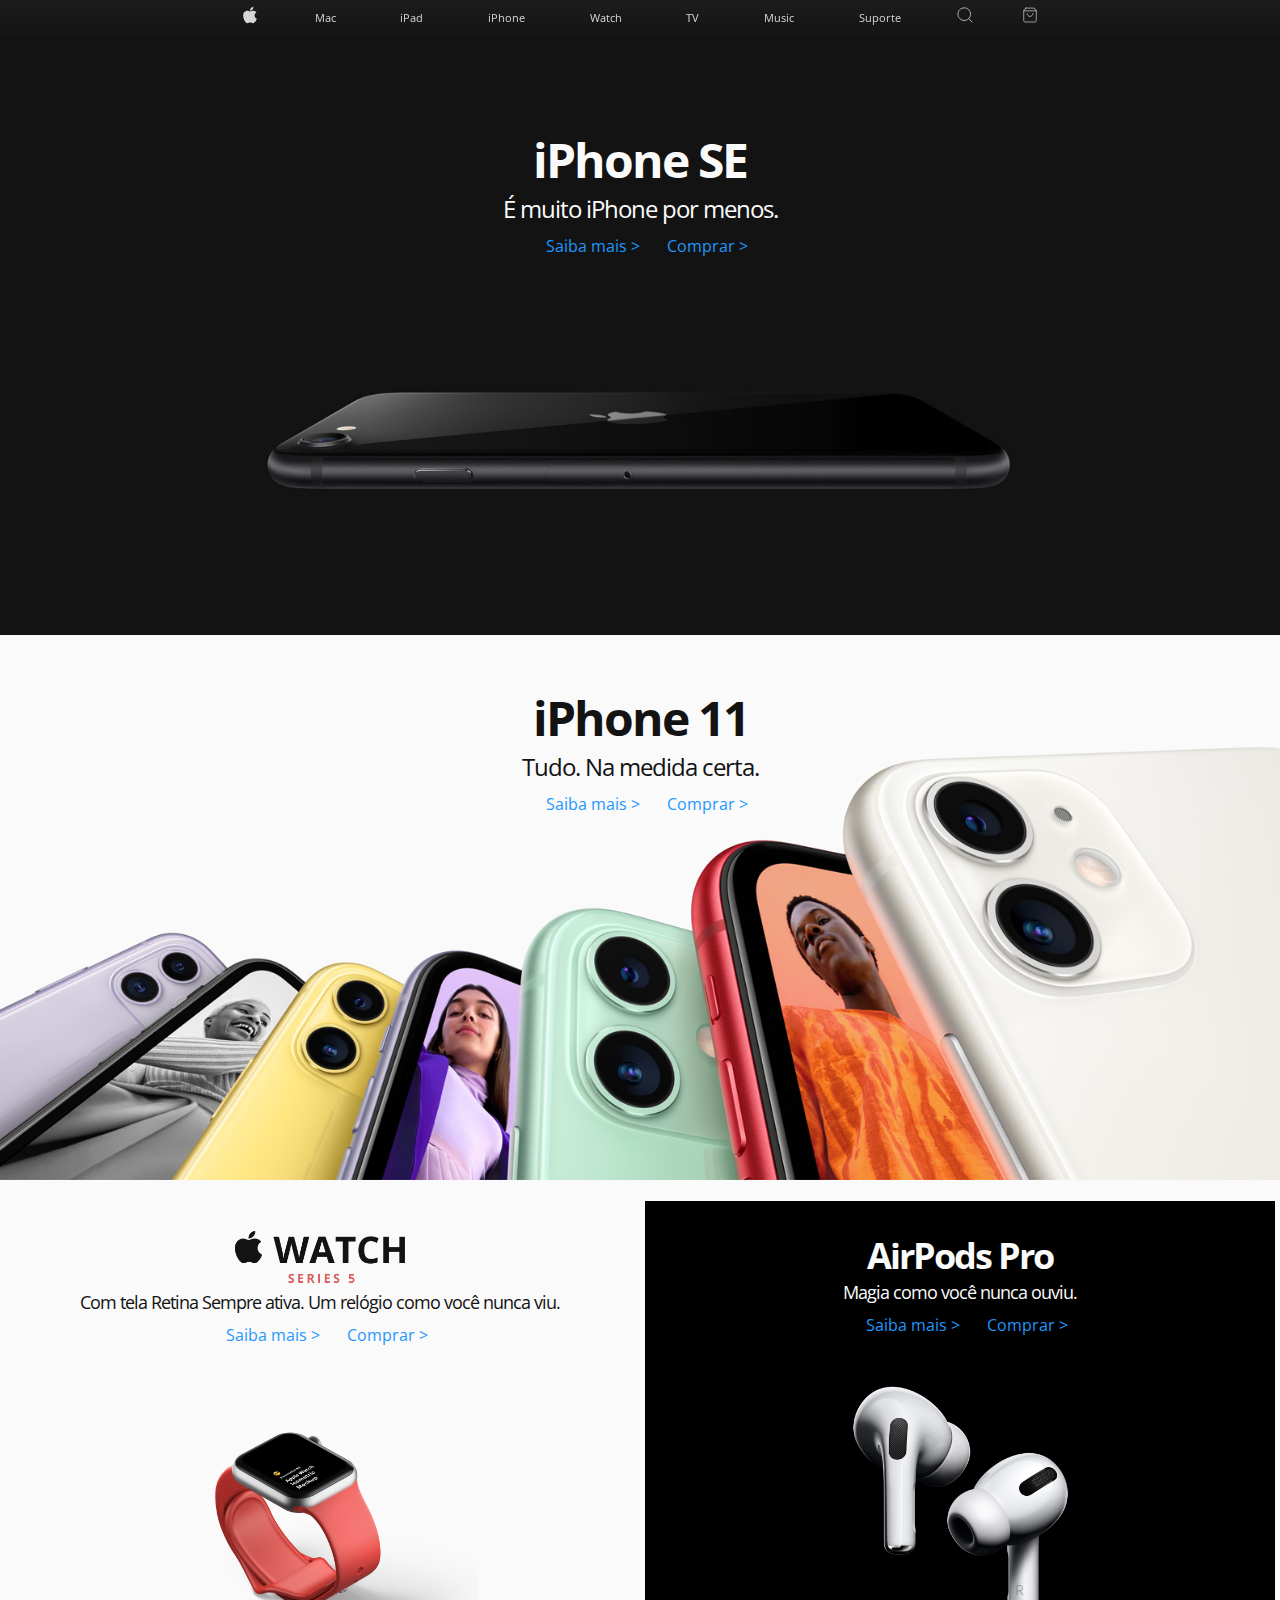
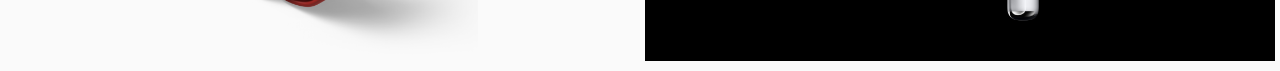
==== apple_site/index.html @ 568f3648 "added css tricks" ====
<!DOCTYPE html>
<html lang="en">
  <head>
    <meta charset="UTF-8" />
    <meta name="viewport" content="width=device-width, initial-scale=1.0" />
    <title>Apple (Brasil)</title>
    <link rel="stylesheet" href="css/style.css" />
    <link
      href="https://fonts.googleapis.com/css2?family=Open+Sans:wght@300;400;600&display=swap"
      rel="stylesheet"
    />
    <script
      src="https://code.jquery.com/jquery-3.5.1.min.js"
      integrity="sha256-9/aliU8dGd2tb6OSsuzixeV4y/faTqgFtohetphbbj0="
      crossorigin="anonymous"
    ></script>
  </head>
  <body>
    <header class="header">
      <div class="header-container">
        <!-- NAV LIST MOBILE-->
        <ul class="nav-mobile">
          <li class="nav-item" style="padding-left: 10px;">
            <a href="#" class="nav-hamburguer">
              <div class="hamburguer"></div>
            </a>
          </li>
          <li class="nav-item" style="z-index: 999;">
            <a href="#" class="nav-logo">
              <img src="img/logo.svg" class="logo" style="width: 20px;" />
            </a>
          </li>
          <li class="nav-item" style="padding-right: 10px;">
            <a href="#" class="nav-bag">
              <img src="img/bag.svg" style="width: 20px;" />
            </a>
          </li>
        </ul>

        <ul class="nav-list-mobile">
          <li class="nav-item-mobile">
            <input type="text" class="search" placeholder="Search apple.com" />
          </li>
          <li class="nav-item-mobile">
            <a href="#" class="nav-link-mobile">Mac</a>
          </li>
          <li class="nav-item-mobile">
            <a href="#" class="nav-link-mobile">iPad</a>
          </li>
          <li class="nav-item-mobile">
            <a href="#" class="nav-link-mobile">iPhone</a>
          </li>
          <li class="nav-item-mobile">
            <a href="#" class="nav-link-mobile">Watch</a>
          </li>
          <li class="nav-item-mobile">
            <a href="#" class="nav-link-mobile">TV</a>
          </li>
          <li class="nav-item-mobile">
            <a href="#" class="nav-link-mobile">Music</a>
          </li>
          <li class="nav-item-mobile">
            <a href="#" class="nav-link-mobile">Suporte</a>
          </li>
        </ul>
        <!-- NAV LIST DESKTOP-->
        <ul class="nav-list-desktop">
          <li class="nav-item" style="padding-left: 10px;">
            <a href="#" class="nav-logo">
              <img src="img/logo.svg" style="width: 20px;" />
            </a>
          </li>
          <li class="nav-item">
            <a href="#" class="nav-link">Mac</a>
          </li>
          <li class="nav-item">
            <a href="#" class="nav-link">iPad</a>
          </li>
          <li class="nav-item">
            <a href="#" class="nav-link">iPhone</a>
          </li>
          <li class="nav-item">
            <a href="#" class="nav-link">Watch</a>
          </li>
          <li class="nav-item">
            <a href="#" class="nav-link">TV</a>
          </li>
          <li class="nav-item">
            <a href="#" class="nav-link">Music</a>
          </li>
          <li class="nav-item">
            <a href="#" class="nav-link">Suporte</a>
          </li>
          <li class="nav-item">
            <a href="#" class="nav-search">
              <img src="img/search2.svg" style="width: 20px;" />
            </a>
          </li>
          <li class="nav-item" style="padding-right: 10px;">
            <a href="#" class="nav-bag">
              <img src="img/bag.svg" style="width: 20px;" />
            </a>
          </li>
        </ul>
      </div>
    </header>

    <section class="iphonese">
      <div class="container-iphonese">
        <div class="container-title-iphonese">
          <h1>iPhone SE</h1>
          <h3>
            É muito iPhone por menos.
          </h3>
          <p>
            <a href="" class="link">Saiba mais</a>
            <a href="" class="link">Comprar</a>
          </p>
        </div>

        <div class="container-img-iphonese">
          <img src="img/iphonese.png" alt="" />
        </div>
      </div>
    </section>

    <section class="iphone11">
      <div class="container-iphone11">
        <div class="container-title-iphone11">
          <h1>iPhone 11</h1>
          <h3>
            Tudo. Na medida certa.
          </h3>
          <p>
            <a href="" class="link">Saiba mais</a>
            <a href="" class="link">Comprar</a>
          </p>
        </div>
      </div>
    </section>

    <section class="products">
      <div class="watch">
        <div class="container-title-watch">
          <h1></h1>
          <h3>
            Com tela Retina Sempre ativa. Um relógio como você nunca viu.
          </h3>
          <p>
            <a href="" class="link">Saiba mais</a>
            <a href="" class="link">Comprar</a>
          </p>
        </div>
        <img src="img/watch2.png" alt="" />
      </div>
      <div class="airpods">
        <div class="container-title-airpods">
          <h1>AirPods Pro</h1>
          <h3>
            Magia como você nunca ouviu.
          </h3>
          <p>
            <a href="" class="link">Saiba mais</a>
            <a href="" class="link">Comprar</a>
          </p>
        </div>
        <img src="img/airpods2.png" alt="" />
      </div>
    </section>

    <script src="js/script.js"></script>
  </body>
</html>
---- apple_site/css/style.css ----
* {
  margin: 0;
  padding: 0;
  -webkit-box-sizing: border-box;
          box-sizing: border-box;
  font-family: "Open Sans", sans-serif;
}

body {
  width: 100%;
  height: 100vh;
  background-color: #fafafa;
}

a {
  display: block;
  text-decoration: none;
}

.header {
  width: 100%;
  height: 35px;
  position: fixed;
  top: 0;
  z-index: 999;
  background-color: rgba(17, 17, 17, 0.8);
  -webkit-backdrop-filter: blur(20px);
          backdrop-filter: blur(20px);
}

.header-container {
  max-width: 820px;
  margin: 0 auto;
  padding: 5px 0px;
}

.nav-list-desktop {
  list-style: none;
  display: -webkit-box;
  display: -ms-flexbox;
  display: flex;
  -webkit-box-align: center;
      -ms-flex-align: center;
          align-items: center;
  -webkit-box-pack: justify;
      -ms-flex-pack: justify;
          justify-content: space-between;
}

.nav-link {
  color: #d6d6d6;
  display: block;
  padding: 5px 10px;
  font-size: 11px;
  opacity: 1;
  -webkit-transition: 0.5s ease;
  transition: 0.5s ease;
}

.nav-link:hover {
  opacity: 0.7;
}

.nav-mobile {
  display: none;
}

.nav-list-mobile {
  display: none;
}

@media (max-width: 600px) {
  .nav-list-desktop {
    display: none;
  }
  .nav-mobile {
    list-style: none;
    display: -webkit-box;
    display: -ms-flexbox;
    display: flex;
    -webkit-box-align: center;
        -ms-flex-align: center;
            align-items: center;
    -webkit-box-pack: justify;
        -ms-flex-pack: justify;
            justify-content: space-between;
  }
  .hamburguer {
    width: 25px;
    height: 25px;
    position: relative;
    z-index: 900;
  }
  .hamburguer:after {
    content: "";
    position: absolute;
    top: 38%;
    left: 23%;
    width: 55%;
    height: 4%;
    background-color: #d6d6d6;
    -webkit-transition: 1s ease;
    transition: 1s ease;
  }
  .hamburguer:before {
    content: "";
    position: absolute;
    top: 63%;
    left: 23%;
    width: 55%;
    height: 4%;
    background-color: #d6d6d6;
    -webkit-transition: 1s ease;
    transition: 1s ease;
  }
  .hamburguer.hamburguer-active {
    width: 25px;
    height: 25px;
    position: relative;
  }
  .hamburguer.hamburguer-active:after {
    content: "";
    position: absolute;
    top: 50%;
    left: 23%;
    width: 55%;
    height: 4%;
    -webkit-transform: rotate(225deg);
            transform: rotate(225deg);
    background-color: #d6d6d6;
  }
  .hamburguer.hamburguer-active:before {
    content: "";
    position: absolute;
    top: 50%;
    left: 23%;
    -webkit-transform: rotate(-405deg);
            transform: rotate(-405deg);
    width: 55%;
    height: 4%;
    background-color: #d6d6d6;
  }
  .nav-list-mobile {
    width: 100%;
    height: 0;
    position: fixed;
    top: -1100%;
    z-index: 0;
    opacity: 0.5;
    background-color: #030303;
    list-style: none;
    display: -webkit-box;
    display: -ms-flexbox;
    display: flex;
    -webkit-box-align: center;
        -ms-flex-align: center;
            align-items: center;
    margin: 0;
    padding: 40px 30px;
    -webkit-box-orient: vertical;
    -webkit-box-direction: normal;
        -ms-flex-direction: column;
            flex-direction: column;
    -webkit-transition: 0.85s cubic-bezier(0.25, 0.7, 0.6, 1);
    transition: 0.85s cubic-bezier(0.25, 0.7, 0.6, 1);
  }
  .nav-list-mobile.active {
    top: 0;
    height: 100vh;
    opacity: 1;
  }
  .nav-item-mobile {
    width: 100%;
    margin: 5px 0px;
  }
  .nav-link-mobile {
    display: block;
    color: #d6d6d6;
    width: 100%;
    padding-top: 10px;
    border-top: 1px solid #333;
    font-size: 11px;
    opacity: 1;
    -webkit-transition: 0.5s ease;
    transition: 0.5s ease;
  }
  .nav-link-mobile:hover {
    opacity: 0.7;
  }
  .search {
    width: 100%;
    height: 25px;
    border-radius: 5px;
    border: 0;
    padding: 0px 10px;
    background-color: #1f1f1f;
    outline: none;
    color: #888;
  }
}

/* IPHONE SE */
.iphonese {
  width: 100%;
  height: 70vh;
  padding-top: 50px;
  margin: 5px 0px;
  background-color: #131313;
}

@media screen and (max-width: 780px) {
  .iphonese {
    height: 55vh;
  }
}

.container-iphonese {
  max-width: 820px;
  height: 100%;
  margin: 20px auto;
  display: -webkit-box;
  display: -ms-flexbox;
  display: flex;
  -webkit-box-pack: center;
      -ms-flex-pack: center;
          justify-content: center;
  -webkit-box-align: center;
      -ms-flex-align: center;
          align-items: center;
  -webkit-box-orient: vertical;
  -webkit-box-direction: normal;
      -ms-flex-direction: column;
          flex-direction: column;
}

.container-title-iphonese h1 {
  color: #fafafa;
  font-size: 48px;
  text-align: center;
  letter-spacing: -2px;
}

.container-title-iphonese h3 {
  color: #fafafa;
  font-size: 24px;
  text-align: center;
  font-weight: normal;
  letter-spacing: -1px;
}

.container-title-iphonese p {
  display: -webkit-box;
  display: -ms-flexbox;
  display: flex;
  -webkit-box-pack: center;
      -ms-flex-pack: center;
          justify-content: center;
  -webkit-box-align: center;
      -ms-flex-align: center;
          align-items: center;
  margin: 10px 0px;
}

.link {
  display: block;
  margin: 0px 20px;
  color: #1f97ff;
  -webkit-transition: 0.5s ease;
  transition: 0.5s ease;
  opacity: 1;
  position: relative;
}

.link:after {
  content: ">";
  position: absolute;
  top: 0;
  right: -13px;
}

.link:hover {
  opacity: 0.9;
  text-decoration: underline;
}

.container-img-iphonese img {
  width: 100%;
}

/* IPHONE 11 */
.iphone11 {
  width: 100%;
  height: 70vh;
  margin: 5px 0px;
  padding-top: 5vh;
  background-image: url("../img/iphone11.png");
  background-size: 100%;
  background-repeat: no-repeat;
  background-position: center 100%;
}

@media screen and (max-width: 1380px) {
  .iphone11 {
    height: 60vh;
    background-size: 120%;
  }
}

@media screen and (max-width: 780px) {
  .iphone11 {
    height: 50vh;
    background-size: 170%;
  }
  h1 {
    font-size: 36px !important;
  }
  h3 {
    font-size: 18px !important;
  }
}

.container-iphone11 {
  max-width: 820px;
  margin: 0 auto;
  display: -webkit-box;
  display: -ms-flexbox;
  display: flex;
  -webkit-box-pack: center;
      -ms-flex-pack: center;
          justify-content: center;
}

.container-iphone11 h1 {
  color: #131313;
  font-size: 48px;
  text-align: center;
  letter-spacing: -2px;
}

.container-iphone11 h3 {
  color: #131313;
  font-size: 24px;
  text-align: center;
  font-weight: normal;
  letter-spacing: -1px;
}

.container-iphone11 p {
  display: -webkit-box;
  display: -ms-flexbox;
  display: flex;
  -webkit-box-pack: center;
      -ms-flex-pack: center;
          justify-content: center;
  -webkit-box-align: center;
      -ms-flex-align: center;
          align-items: center;
  margin: 10px 0px;
}

/* PRODUCTS */
.products {
  width: 100%;
  margin-top: 10px;
  display: -webkit-box;
  display: -ms-flexbox;
  display: flex;
  -webkit-box-pack: center;
      -ms-flex-pack: center;
          justify-content: center;
  -webkit-box-align: center;
      -ms-flex-align: center;
          align-items: center;
  -ms-flex-wrap: wrap;
      flex-wrap: wrap;
}

.watch {
  -webkit-box-flex: 1;
      -ms-flex: 1 1 380px;
          flex: 1 1 380px;
  height: 100%;
  margin: 0px 5px;
  padding-top: 30px;
  display: -webkit-box;
  display: -ms-flexbox;
  display: flex;
  -webkit-box-align: center;
      -ms-flex-align: center;
          align-items: center;
  -webkit-box-orient: vertical;
  -webkit-box-direction: normal;
      -ms-flex-direction: column;
          flex-direction: column;
}

.watch h1 {
  height: 70px;
  background-image: url("../img/fig_watch.png");
  background-repeat: no-repeat;
  background-size: 40%;
  background-position: center center;
}

.watch h3 {
  color: #131313;
  font-size: 18px;
  text-align: center;
  font-weight: normal;
  letter-spacing: -1px;
}

.watch p {
  display: -webkit-box;
  display: -ms-flexbox;
  display: flex;
  -webkit-box-pack: center;
      -ms-flex-pack: center;
          justify-content: center;
  -webkit-box-align: center;
      -ms-flex-align: center;
          align-items: center;
  margin: 10px 0px;
}

.watch img {
  width: 50%;
}

.airpods {
  -webkit-box-flex: 1;
      -ms-flex: 1 1 380px;
          flex: 1 1 380px;
  height: 110%;
  margin: 0 5px;
  padding-top: 30px;
  background-color: #000;
  display: -webkit-box;
  display: -ms-flexbox;
  display: flex;
  -webkit-box-align: center;
      -ms-flex-align: center;
          align-items: center;
  -webkit-box-orient: vertical;
  -webkit-box-direction: normal;
      -ms-flex-direction: column;
          flex-direction: column;
}

.airpods h1 {
  color: #fafafa;
  font-size: 36px;
  text-align: center;
  letter-spacing: -2px;
}

.airpods h3 {
  color: #fafafa;
  font-size: 18px;
  text-align: center;
  font-weight: normal;
  letter-spacing: -1px;
}

.airpods p {
  display: -webkit-box;
  display: -ms-flexbox;
  display: flex;
  -webkit-box-pack: center;
      -ms-flex-pack: center;
          justify-content: center;
  -webkit-box-align: center;
      -ms-flex-align: center;
          align-items: center;
  margin: 10px 0px;
}

.airpods img {
  width: 50%;
}
/*# sourceMappingURL=style.css.map */
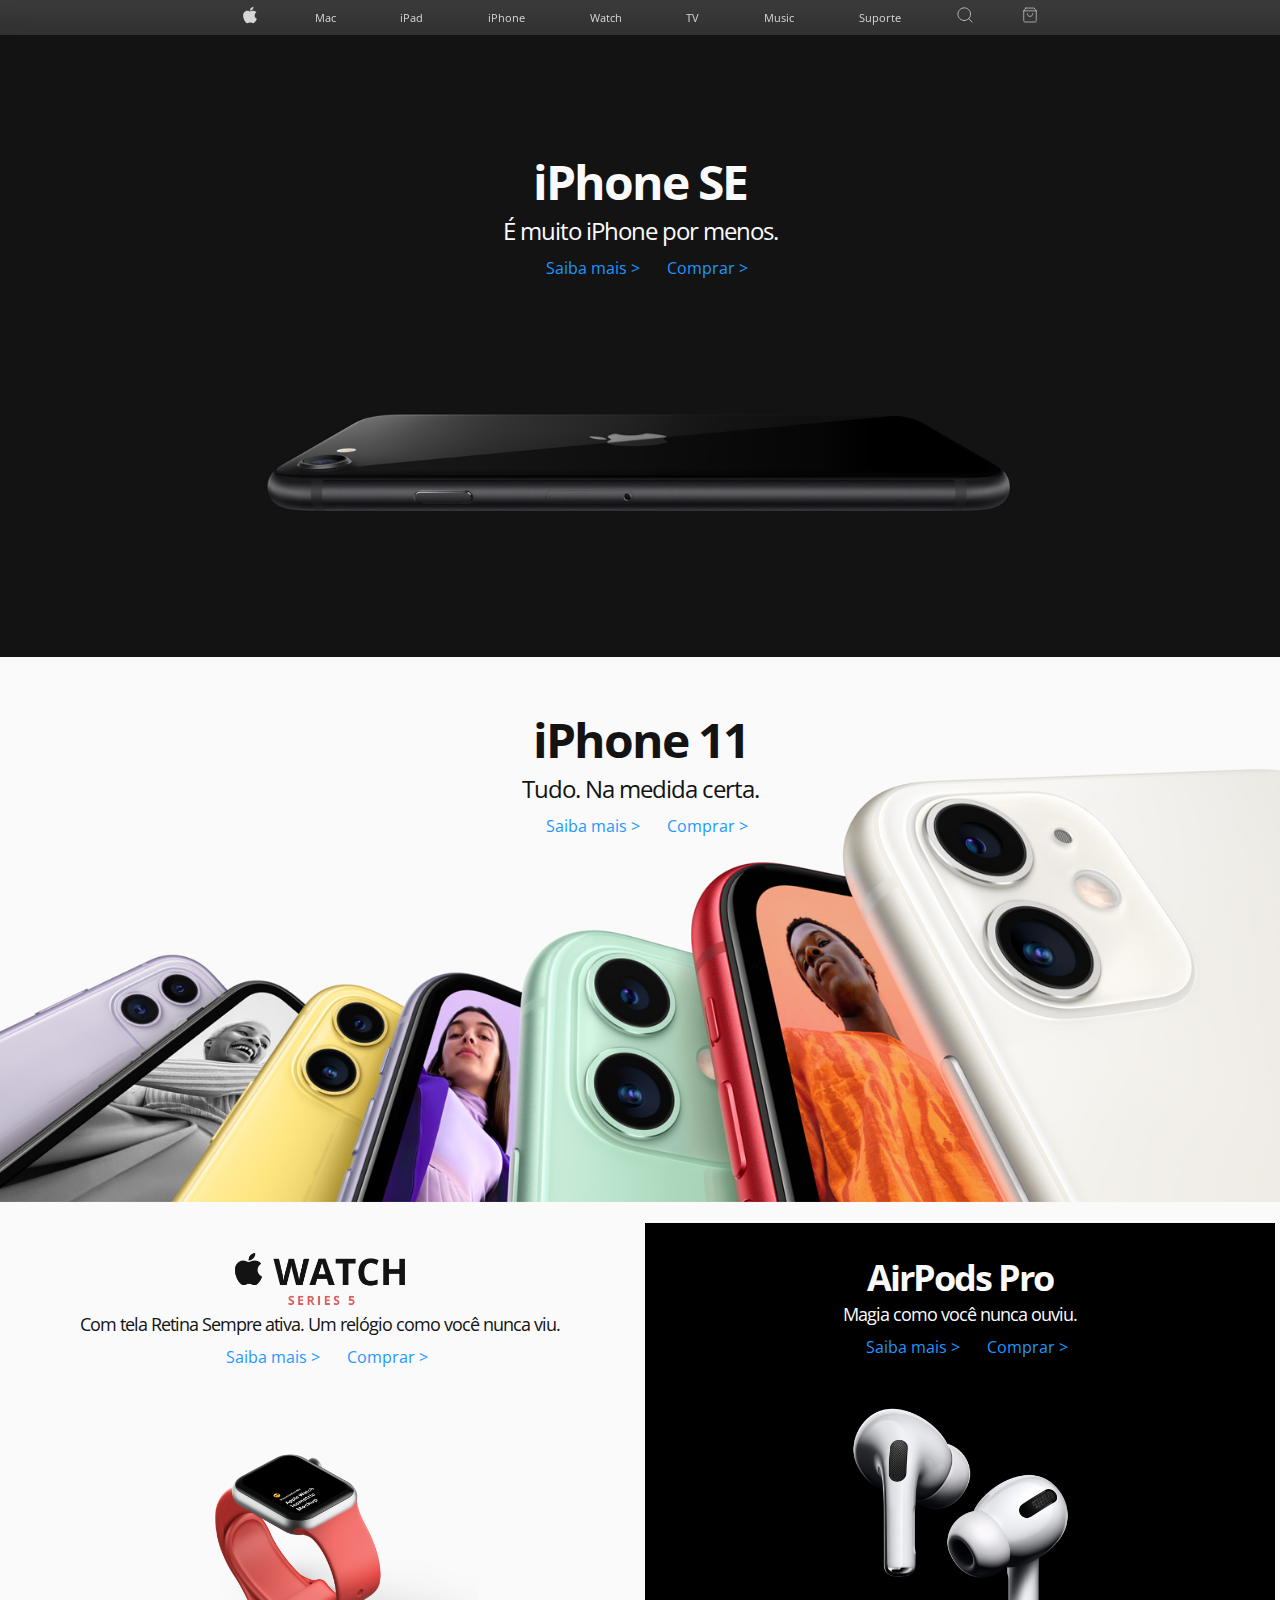
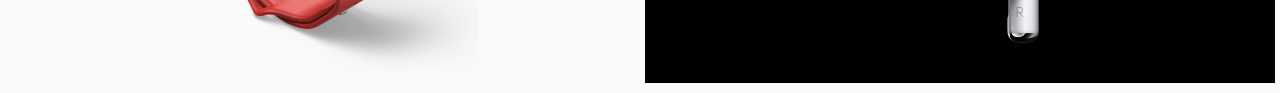
==== commit d1cbb93c: "Update index.html" ====
--- a/apple_site/index.html
+++ b/apple_site/index.html
@@ -1,6 +1,6 @@
 <!DOCTYPE html>
 <html lang="en">
-  <head>
+  <head>;
     <meta charset="UTF-8" />
     <meta name="viewport" content="width=device-width, initial-scale=1.0" />
     <title>Apple (Brasil)</title>
